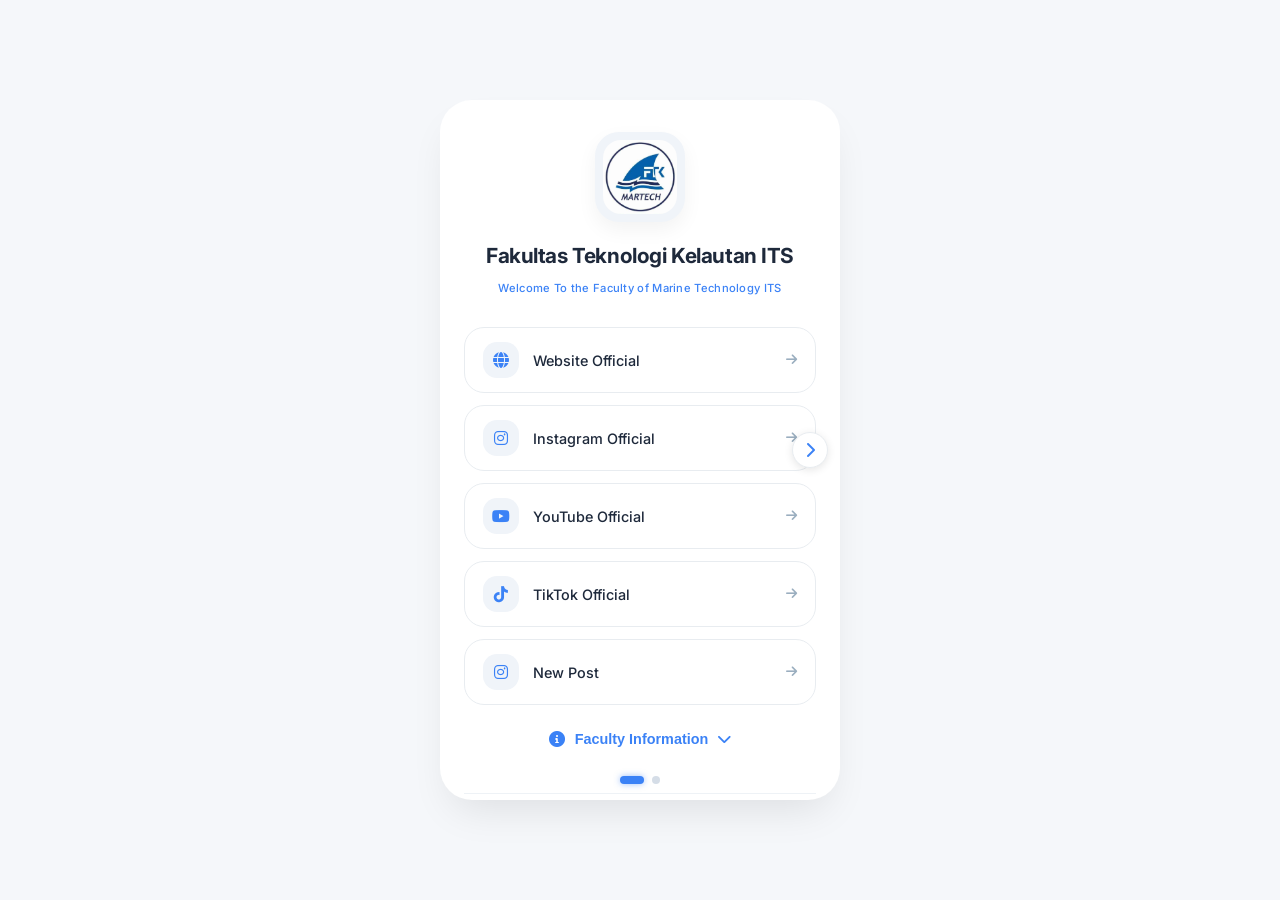
==== profile-ftk/index.html @ 92e92065 "mengganti label text" ====
<!DOCTYPE html>
<html lang="id">
<head>
    <meta charset="UTF-8">
    <meta name="viewport" content="width=device-width, initial-scale=1.0, user-scalable=no">
    <title>Faculty of Marine Technology - ITS</title>
    <link rel="stylesheet" href="style.css">
    <link rel="stylesheet" href="https://cdnjs.cloudflare.com/ajax/libs/font-awesome/6.0.0/css/all.min.css">
    <link href="https://fonts.googleapis.com/css2?family=Inter:opsz,wght@14..32,300;14..32,400;14..32,500;14..32,600;14..32,700;14..32,800&display=swap" rel="stylesheet">
</head>
<body>

    <div class="slider-container">
        <div class="slider-wrapper" id="sliderWrapper">
            
            <!-- SLIDE 1: BERANDA FAKULTAS -->
            <div class="slide">
                <div class="slide-content">
                    <div class="logo-wrapper">
                        <div class="image-border">
                            <img src="assets/logo fakultas.jpeg" alt="Logo FTK ITS" class="profile-img">
                        </div>
                    </div>
                    
                    <h1>Fakultas Teknologi Kelautan ITS</h1>
                    <p class="subhead">Welcome To the Faculty of Marine Technology ITS </p>

                    <div class="links">
                        <a href="https://www.its.ac.id/fakultas/ftk/" target="_blank" class="link-card">
                            <div class="card-icon"><i class="fas fa-globe"></i></div>
                            <span>Website Official</span>
                            <i class="fas fa-arrow-right arrow-icon"></i>
                        </a>

                        <a href="https://www.instagram.com/its_martech/" target="_blank" class="link-card">
                            <div class="card-icon"><i class="fab fa-instagram"></i></div>
                            <span>Instagram Official</span>
                            <i class="fas fa-arrow-right arrow-icon"></i>
                        </a>

                        <a href="https://youtube.com/@ftkits9449" target="_blank" class="link-card">
                            <div class="card-icon"><i class="fab fa-youtube"></i></div>
                            <span>YouTube Official</span>
                            <i class="fas fa-arrow-right arrow-icon"></i>
                        </a>

                        <a href="https://www.tiktok.com/@martech.its" target="_blank" class="link-card">
                            <div class="card-icon"><i class="fab fa-tiktok"></i></div>
                            <span>TikTok Official</span>
                            <i class="fas fa-arrow-right arrow-icon"></i>
                        </a>

                        <a href="https://www.instagram.com/p/DUDWT0WE3eB/" target="_blank" class="link-card">
                            <div class="card-icon"><i class="fab fa-instagram"></i></div>
                            <span>New Post</span>
                            <i class="fas fa-arrow-right arrow-icon"></i>
                        </a>

                        <!-- Dropdown Faculty Information -->
                        <div class="dropdown-wrapper">
                            <button onclick="toggleMenu(event, this)" class="btn-informasi">
                                <i class="fas fa-info-circle"></i>
                                <span>Faculty Information</span>
                                <i class="fas fa-chevron-down dropdown-icon"></i>
                            </button>
                            <div class="sub-menu">
                                <a href="https://www.its.ac.id/tis/" target="_blank" class="sub-item">
                                    Marine Engineering
                                </a>
                                <a href="https://www.its.ac.id/tkelautan/" target="_blank" class="sub-item">
                                    Ocean Engineering
                                </a>
                                <a href="https://www.its.ac.id/tkapal/" target="_blank" class="sub-item">
                                    Naval Architecture
                                </a>
                                <a href="https://www.its.ac.id/seatrans/id/beranda/" target="_blank" class="sub-item">
                                    Marine Transportation Engineering
                                </a>
                                <a href="#" class="sub-item" onclick="alert('Link untuk Offshore Engineering belum tersedia'); return false;">
                                    Offshore Engineering
                                </a>
                            </div>
                        </div>
                    </div>

                    <footer>
                        <p> &copy; Fakultas Teknologi Kelautan | ITS</p>
                    </footer>
                </div>
            </div>

            <!-- SLIDE 2: PENERIMAAN MAHASISWA BARU ITS -->
            <div class="slide">
                <div class="slide-content">
                    <div class="logo-wrapper">
                        <div class="image-border">
                            <img src="assets/logo fakultas.jpeg" alt="Logo ITS" class="profile-img">
                        </div>
                    </div>
                    
                    <h1 class="page-title">Penerimaan Mahasiswa Baru ITS</h1>
                    <p class="page-desc">SARJANA • IUP • MAGISTER • DOKTOR • PROFESI</p>

                    <div class="links">
                        <a href="https://www.its.ac.id/admission/sarjana/" target="_blank" class="link-card">
                            <div class="card-icon"><i class="fas fa-graduation-cap"></i></div>
                            <span>SARJANA</span>
                            <i class="fas fa-arrow-right arrow-icon"></i>
                        </a>
                        
                        <a href="https://www.its.ac.id/admission/en/iup/" target="_blank" class="link-card">
                            <div class="card-icon"><i class="fas fa-globe-asia"></i></div>
                            <span>IUP</span>
                            <i class="fas fa-arrow-right arrow-icon"></i>
                        </a>
                        
                        <a href="https://www.its.ac.id/admission/magister/" target="_blank" class="link-card">
                            <div class="card-icon"><i class="fas fa-user-graduate"></i></div>
                            <span>MAGISTER</span>
                            <i class="fas fa-arrow-right arrow-icon"></i>
                        </a>
                        
                        <a href="https://www.its.ac.id/admission/doktor/" target="_blank" class="link-card">
                            <div class="card-icon"><i class="fas fa-microscope"></i></div>
                            <span>DOKTOR</span>
                            <i class="fas fa-arrow-right arrow-icon"></i>
                        </a>

                        <a href="https://www.its.ac.id/admission/profesi/" target="_blank" class="link-card">
                            <div class="card-icon"><i class="fas fa-briefcase"></i></div>
                            <span>PROFESI</span>
                            <i class="fas fa-arrow-right arrow-icon"></i>
                        </a>
                    </div>

                    
                    <footer>
                        <p> &copy; Fakultas Teknologi Kelautan | ITS</p>
                    </footer>
                </div>
            </div>
        </div>

        <!-- Tombol Navigasi -->
        <button class="nav-btn prev-btn" id="prevBtn">
            <i class="fas fa-chevron-left"></i>
        </button>
        <button class="nav-btn next-btn" id="nextBtn">
            <i class="fas fa-chevron-right"></i>
        </button>

        <!-- Indicator Dots -->
        <div class="dots-container">
            <div class="dot active" data-index="0"></div>
            <div class="dot" data-index="1"></div>
        </div>
    </div>

    <script>
        const sliderWrapper = document.getElementById('sliderWrapper');
        const slides = document.querySelectorAll('.slide');
        const dots = document.querySelectorAll('.dot');
        const prevBtn = document.getElementById('prevBtn');
        const nextBtn = document.getElementById('nextBtn');
        
        let currentIndex = 0;
        let startX = 0;
        let currentX = 0;
        let isDragging = false;
        let isTouchingButton = false;

        // Fungsi untuk update tombol navigasi (sembunyikan jika di ujung)
        function updateNavButtons() {
            if (currentIndex === 0) {
                // Di halaman pertama: sembunyikan panah kiri
                prevBtn.style.display = 'none';
            } else {
                prevBtn.style.display = 'flex';
            }
            
            if (currentIndex === slides.length - 1) {
                // Di halaman terakhir: sembunyikan panah kanan
                nextBtn.style.display = 'none';
            } else {
                nextBtn.style.display = 'flex';
            }
        }

        function updateSlider(index) {
            currentIndex = index;
            const offset = -currentIndex * 100;
            sliderWrapper.style.transform = `translateX(${offset}%)`;
            
            dots.forEach((dot, i) => {
                dot.classList.toggle('active', i === currentIndex);
            });
            
            // Update tombol navigasi setiap slide berubah
            updateNavButtons();
        }

        function nextSlide() {
            if (currentIndex < slides.length - 1) updateSlider(currentIndex + 1);
        }

        function prevSlide() {
            if (currentIndex > 0) updateSlider(currentIndex - 1);
        }

        prevBtn.addEventListener('click', prevSlide);
        nextBtn.addEventListener('click', nextSlide);

        dots.forEach((dot, idx) => {
            dot.addEventListener('click', () => updateSlider(idx));
        });

        // Touch swipe - ditingkatkan dengan pengecekan tombol
        sliderWrapper.addEventListener('touchstart', (e) => {
            const target = e.target;
            const isInteractive = target.closest('.btn-informasi') || 
                                  target.closest('.sub-item') || 
                                  target.closest('.link-card') ||
                                  target.closest('.dropdown-wrapper');
            
            if (isInteractive) {
                isTouchingButton = true;
                return;
            }
            
            isTouchingButton = false;
            startX = e.touches[0].clientX;
            isDragging = true;
            sliderWrapper.style.transition = 'none';
        });

        sliderWrapper.addEventListener('touchmove', (e) => {
            if (isTouchingButton) return;
            if (!isDragging) return;
            currentX = e.touches[0].clientX;
            const diff = currentX - startX;
            const offset = -currentIndex * 100 + (diff / sliderWrapper.offsetWidth) * 100;
            sliderWrapper.style.transform = `translateX(${offset}%)`;
        });

        sliderWrapper.addEventListener('touchend', (e) => {
            if (isTouchingButton) {
                isTouchingButton = false;
                isDragging = false;
                return;
            }
            
            if (!isDragging) return;
            isDragging = false;
            sliderWrapper.style.transition = 'transform 0.4s ease-out';
            
            const diff = currentX - startX;
            const threshold = 50;
            
            if (Math.abs(diff) > threshold) {
                if (diff > 0 && currentIndex > 0) updateSlider(currentIndex - 1);
                else if (diff < 0 && currentIndex < slides.length - 1) updateSlider(currentIndex + 1);
                else updateSlider(currentIndex);
            } else {
                updateSlider(currentIndex);
            }
            
            startX = 0;
            currentX = 0;
        });

        function toggleMenu(event, btn) {
            if (event) {
                event.stopPropagation();
            }
            
            const wrapper = btn.closest('.dropdown-wrapper');
            const menu = wrapper.querySelector('.sub-menu');
            const icon = btn.querySelector('.dropdown-icon');
            
            if (menu.style.display === 'none' || menu.style.display === '') {
                menu.style.display = 'flex';
                if (icon) icon.style.transform = 'rotate(180deg)';
            } else {
                menu.style.display = 'none';
                if (icon) icon.style.transform = 'rotate(0deg)';
            }
        }

        // Cegah mouse events
        document.querySelectorAll('.btn-informasi, .sub-item, .dropdown-wrapper').forEach(el => {
            el.addEventListener('mousedown', (e) => {
                e.stopPropagation();
            });
            el.addEventListener('click', (e) => {
                e.stopPropagation();
            });
        });

        document.querySelectorAll('.sub-menu').forEach(menu => {
            menu.style.display = 'none';
        });
        
        // Inisialisasi tombol navigasi saat pertama kali load
        updateNavButtons();
    </script>
</body>
</html>
---- profile-ftk/style.css ----
* {
    margin: 0;
    padding: 0;
    box-sizing: border-box;
}

body {
    min-height: 100vh;
    display: flex;
    justify-content: center;
    align-items: center;
    background: #f5f7fa;
    font-family: 'Inter', sans-serif;
    padding: 20px;
}

/* Container slider utama */
.slider-container {
    position: relative;
    width: 100%;
    max-width: 400px;
    height: 700px;
    background: white;
    border-radius: 32px;
    overflow: hidden;
    box-shadow: 0 20px 40px -12px rgba(0, 0, 0, 0.1);
}

/* Wrapper untuk slide */
.slider-wrapper {
    display: flex;
    width: 100%;
    height: 100%;
    transition: transform 0.4s ease-out;
    will-change: transform;
}

/* Setiap slide */
.slide {
    flex: 0 0 100%;
    width: 100%;
    height: 100%;
    overflow-y: auto;
    scrollbar-width: thin;
}

.slide::-webkit-scrollbar {
    width: 4px;
}

.slide::-webkit-scrollbar-track {
    background: #eef2f6;
    border-radius: 10px;
}

.slide::-webkit-scrollbar-thumb {
    background: #3B82F6;
    border-radius: 10px;
}

/* Konten slide */
.slide-content {
    padding: 32px 24px;
    text-align: center;
    min-height: 100%;
    display: flex;
    flex-direction: column;
    padding-bottom: 80px; /* Tambah padding bottom biar konten tidak ketutupan dots */
}

/* Logo */
.logo-wrapper {
    margin-bottom: 20px;
}

.image-border {
    width: 90px;
    height: 90px;
    margin: 0 auto;
    border-radius: 24px;
    background: #f0f4f9;
    padding: 8px;
    box-shadow: 0 8px 20px rgba(0, 0, 0, 0.05);
}

.profile-img {
    width: 100%;
    height: 100%;
    object-fit: cover;
    border-radius: 18px;
}

/* Typography */
h1 {
    font-size: 1.3rem;
    font-weight: 700;
    color: #1e293b;
    margin-bottom: 8px;
    line-height: 1.3;
    letter-spacing: -0.02em;
    white-space: nowrap;
    overflow-x: auto;
    overflow-y: hidden;
    padding-bottom: 4px;
}

h1::-webkit-scrollbar {
    height: 2px;
}

.subhead {
    font-size: 0.7rem;
    color: #3B82F6;
    font-weight: 500;
    margin-bottom: 32px;
    letter-spacing: 0.3px;
}

.page-title {
    font-size: 1.25rem;
    font-weight: 700;
    color: #1e293b;
    margin-bottom: 10px;
    line-height: 1.4;
    letter-spacing: -0.01em;
}

.highlight {
    color: #1e293b;
}

.page-desc {
    font-size: 0.65rem;
    color: #3B82F6;
    font-weight: 500;
    margin-bottom: 28px;
    letter-spacing: 0.5px;
}

/* Links container */
.links {
    display: flex;
    flex-direction: column;
    gap: 12px;
    flex: 1;
}

/* Link Card */
.link-card {
    background: white;
    color: #1e293b;
    text-decoration: none;
    padding: 14px 18px;
    border-radius: 20px;
    font-weight: 500;
    display: flex;
    align-items: center;
    gap: 14px;
    transition: all 0.25s ease;
    border: 1px solid #e8ecf0;
    cursor: pointer;
    width: 100%;
    font-size: 0.9rem;
    position: relative;
    overflow: hidden;
}

.link-card::before {
    content: '';
    position: absolute;
    top: 0;
    left: -100%;
    width: 100%;
    height: 100%;
    background: linear-gradient(90deg, transparent, rgba(59, 130, 246, 0.08), transparent);
    transition: left 0.4s ease;
}

.link-card:hover::before {
    left: 100%;
}

.link-card:hover {
    transform: translateY(-2px);
    border-color: #3B82F6;
    box-shadow: 0 8px 20px -8px rgba(59, 130, 246, 0.2);
}

.card-icon {
    width: 36px;
    height: 36px;
    background: #f0f4f9;
    border-radius: 14px;
    display: flex;
    align-items: center;
    justify-content: center;
    color: #3B82F6;
    font-size: 1rem;
    transition: all 0.25s ease;
}

.link-card:hover .card-icon {
    background: #eef2ff;
    transform: scale(1.02);
}

.link-card span {
    flex: 1;
    text-align: left;
}

.arrow-icon {
    color: #9aaebf;
    font-size: 0.8rem;
    transition: all 0.25s ease;
}

.link-card:hover .arrow-icon {
    color: #3B82F6;
    transform: translateX(3px);
}

/* Tombol Informasi Fakultas */
.btn-informasi {
    background: transparent !important;
    color: #3B82F6 !important;
    border: none !important;
    padding: 14px 18px;
    border-radius: 20px;
    font-weight: 600;
    display: flex;
    align-items: center;
    justify-content: center;
    gap: 10px;
    cursor: pointer;
    width: 100%;
    font-size: 0.9rem;
    transition: all 0.25s ease;
}

.btn-informasi:hover {
    background: rgba(59, 130, 246, 0.08) !important;
    transform: translateY(-2px);
}

.btn-informasi i:first-child {
    font-size: 1rem;
}

.dropdown-icon {
    transition: transform 0.25s ease;
}

/* Sub Menu */
.sub-menu {
    display: none;
    flex-direction: column;
    gap: 10px;
    margin-top: 8px;
    width: 100%;
}

.sub-item {
    background: #f8fafc !important;
    color: #3B82F6 !important;
    border-radius: 20px !important;
    font-size: 0.85rem;
    padding: 12px 16px !important;
    display: flex;
    align-items: center;
    justify-content: center;
    gap: 10px;
    text-decoration: none;
    border: 1px solid #eef2f6 !important;
    font-weight: 500;
    transition: all 0.25s ease;
    width: 100%;
}

.sub-item:hover {
    background: #eef2ff !important;
    transform: translateY(-2px);
    border-color: #3B82F6 !important;
}

.sub-item i {
    width: 20px;
    font-size: 0.85rem;
}

/* Footer */
footer {
    margin-top: 32px;
    color: #9aaebf;
    font-size: 0.7rem;
    font-weight: 500;
    padding-top: 16px;
    border-top: 1px solid #eef2f6;
}

/* ========== TOMBOL NAVIGASI ========== */
.nav-btn {
    position: absolute;
    top: 50%;
    transform: translateY(-50%);
    background: white;
    color: #3B82F6;
    border: 1px solid #e8ecf0;
    width: 36px;
    height: 36px;
    border-radius: 50%;
    cursor: pointer;
    font-size: 1rem;
    z-index: 20;
    transition: all 0.2s ease;
    box-shadow: 0 2px 8px rgba(0, 0, 0, 0.1);
    display: flex;
    align-items: center;
    justify-content: center;
}

.nav-btn:hover {
    background: #3B82F6;
    color: white;
    border-color: #3B82F6;
    transform: translateY(-50%) scale(1.05);
    box-shadow: 0 4px 12px rgba(59, 130, 246, 0.3);
}

.prev-btn {
    left: 12px;
}

.next-btn {
    right: 12px;
}

/* ========== INDICATOR DOTS - TIDAK IKUT SCROLL ========== */
.dots-container {
    position: absolute;
    bottom: 16px;
    left: 0;
    right: 0;
    display: flex;
    justify-content: center;
    gap: 8px;
    z-index: 30;
    background: transparent;
    pointer-events: auto;
}

.dot {
    width: 8px;
    height: 8px;
    border-radius: 50%;
    background: rgba(203, 213, 225, 0.8);
    cursor: pointer;
    transition: all 0.25s ease;
    backdrop-filter: blur(2px);
}

.dot.active {
    width: 24px;
    border-radius: 6px;
    background: #3B82F6;
    box-shadow: 0 0 6px rgba(59, 130, 246, 0.5);
}

/* Animasi */
.slide-content {
    animation: fadeIn 0.5s ease;
}

@keyframes fadeIn {
    from {
        opacity: 0;
        transform: translateY(10px);
    }
    to {
        opacity: 1;
        transform: translateY(0);
    }
}

/* Responsive */
@media (max-width: 480px) {
    body {
        padding: 0;
    }
    
    .slider-container {
        border-radius: 0;
        height: 100vh;
        max-width: 100%;
    }
    
    .nav-btn {
        width: 32px;
        height: 32px;
        font-size: 0.85rem;
    }
    
    .prev-btn {
        left: 8px;
    }
    
    .next-btn {
        right: 8px;
    }
    
    .slide-content {
        padding: 28px 20px;
        padding-bottom: 70px;
    }
    
    h1 {
        font-size: 1.1rem;
        white-space: normal;
        text-align: center;
    }
    
    .page-title {
        font-size: 1.1rem;
    }
    
    .subhead {
        font-size: 0.65rem;
    }
    
    .page-desc {
        font-size: 0.6rem;
    }
    
    .dots-container {
        bottom: 12px;
    }
}
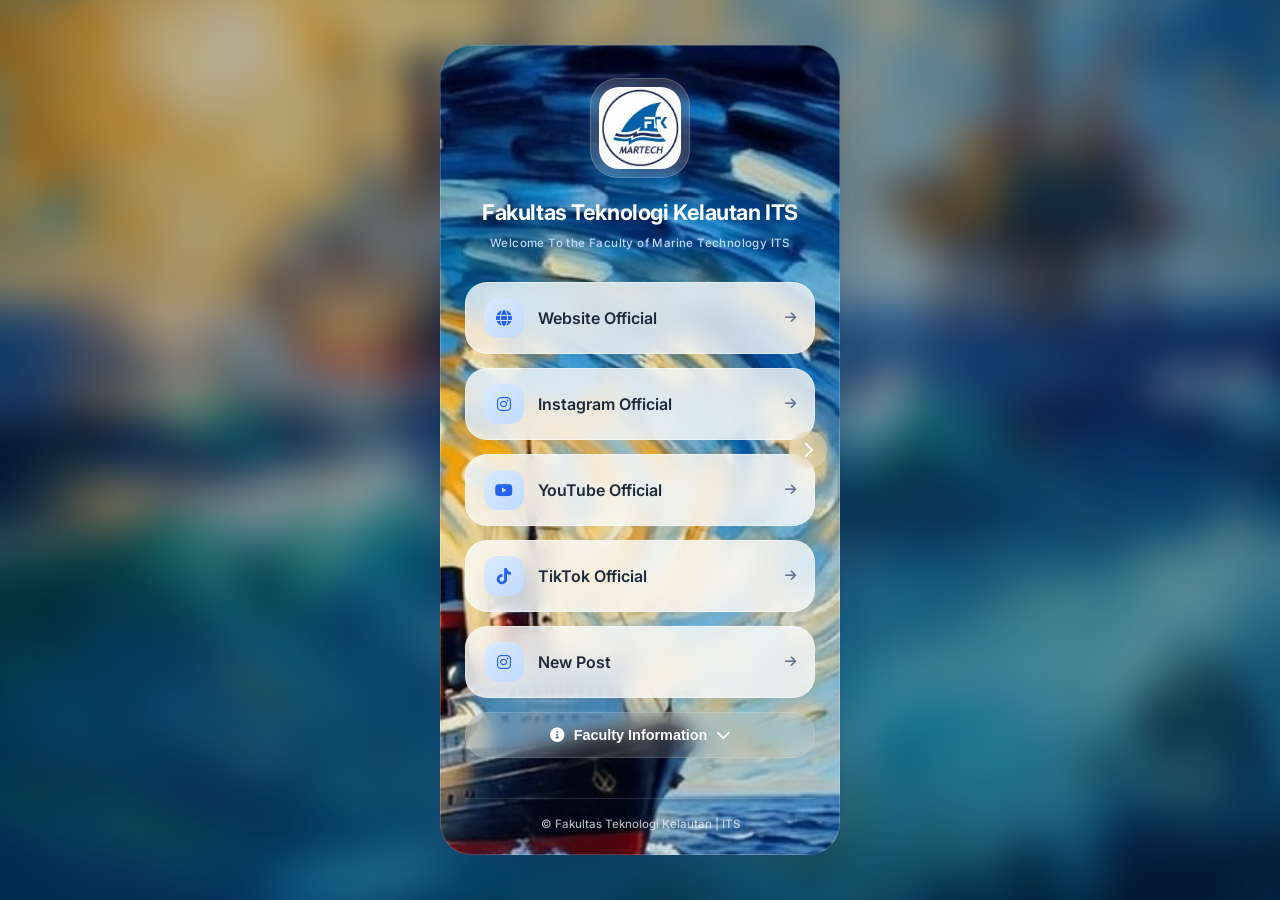
==== commit 5436db6e: "mengganti background" ====
--- a/profile-ftk/index.html
+++ b/profile-ftk/index.html
@@ -210,8 +210,18 @@
         prevBtn.addEventListener('click', prevSlide);
         nextBtn.addEventListener('click', nextSlide);
 
-        dots.forEach((dot, idx) => {
-            dot.addEventListener('click', () => updateSlider(idx));
+        slides.forEach((slide) => {
+            slide.addEventListener('scroll', () => {
+
+            const dotsContainer = document.querySelector('.dots-container');
+
+            if (slide.scrollTop > 50) {
+                dotsContainer.style.opacity = "1";
+            } else {
+                dotsContainer.style.opacity = "0";
+            }
+
+        });
         });
 
         // Touch swipe - ditingkatkan dengan pengecekan tombol
--- a/profile-ftk/style.css
+++ b/profile-ftk/style.css
@@ -2,178 +2,269 @@
     margin: 0;
     padding: 0;
     box-sizing: border-box;
+
+    scrollbar-width: none;
+    -ms-overflow-style: none;
+}
+
+*::-webkit-scrollbar {
+    display: none;
 }
 
 body {
-    min-height: 100vh;
+    margin: 0;
+    height: 100vh;
+    width: 100%;
     display: flex;
     justify-content: center;
     align-items: center;
-    background: #f5f7fa;
     font-family: 'Inter', sans-serif;
     padding: 20px;
-}
-
-/* Container slider utama */
+    overflow: hidden;
+
+    /* Background utama tetap ada sebagai fallback */
+    background-image: url('/profile-ftk/assets/background.jpeg');
+    background-size: cover;
+    background-position: center;
+    background-repeat: no-repeat;
+    
+    position: relative; 
+}
+
+/* Layer Blur Background */
+body::before {
+    content: '';
+    position: fixed; /* Ubah dari relative ke fixed */
+    top: 0;
+    left: 0;
+    right: 0;
+    bottom: 0;
+    background-image: url('/profile-ftk/assets/background.jpeg');
+    background-size: cover;
+    background-position: center;
+    
+    /* Efek Blur */
+    filter: blur(20px);
+    
+    /* Scale sedikit supaya pinggiran blur tidak putih/bolong */
+    transform: scale(1.1); 
+    
+    /* Pastikan di paling belakang tapi di depan background body */
+    z-index: -2; 
+}
+
+/* Layer Overlay Gelap (Opsional: agar teks putih lebih kontras) */
+body::after {
+    content: '';
+    position: fixed;
+    top: 0;
+    left: 0;
+    width: 100%;
+    height: 100%;
+    background: rgba(0, 0, 0, 0.2); /* Memberi sedikit tone gelap */
+    z-index: -1;
+}
+
+
+
+/* CONTAINER */
 .slider-container {
     position: relative;
+    isolation: isolate;
+
     width: 100%;
     max-width: 400px;
-    height: 700px;
-    background: white;
+
+    height: 90vh;
+    max-height: 820px;
+
+    background-image: url(/profile-ftk/assets/background.jpeg);
+    background-size: cover;
+
+    backdrop-filter: blur(20px);
+    -webkit-backdrop-filter: blur(20px);
+    background-attachment: fixed;
+    backdrop-filter: blur(10px);
+    border: 1px solid rgba(255,255,255,0.2);
+
     border-radius: 32px;
+
     overflow: hidden;
-    box-shadow: 0 20px 40px -12px rgba(0, 0, 0, 0.1);
-}
-
-/* Wrapper untuk slide */
+
+    box-shadow:
+        0 20px 50px rgba(0,0,0,0.25),
+        0 0 40px rgba(59,130,246,0.2);
+}
+
+/* SLIDER */
 .slider-wrapper {
     display: flex;
     width: 100%;
     height: 100%;
+
     transition: transform 0.4s ease-out;
     will-change: transform;
-}
-
-/* Setiap slide */
+
+    
+}
+
+/* SLIDE */
 .slide {
     flex: 0 0 100%;
     width: 100%;
     height: 100%;
+
     overflow-y: auto;
-    scrollbar-width: thin;
-}
-
-.slide::-webkit-scrollbar {
-    width: 4px;
-}
-
-.slide::-webkit-scrollbar-track {
-    background: #eef2f6;
-    border-radius: 10px;
-}
-
-.slide::-webkit-scrollbar-thumb {
-    background: #3B82F6;
-    border-radius: 10px;
-}
-
-/* Konten slide */
+
+    position: relative;
+}
+
+/* CONTENT */
 .slide-content {
     padding: 32px 24px;
+    padding-bottom: 140px;
+
     text-align: center;
-    min-height: 100%;
+
+    min-height: max-content;
+
     display: flex;
     flex-direction: column;
-    padding-bottom: 80px; /* Tambah padding bottom biar konten tidak ketutupan dots */
-}
-
-/* Logo */
+}
+
+/* LOGO */
 .logo-wrapper {
     margin-bottom: 20px;
 }
 
 .image-border {
-    width: 90px;
-    height: 90px;
+    width: 100px;
+    height: 100px;
+
     margin: 0 auto;
-    border-radius: 24px;
-    background: #f0f4f9;
+
+    border-radius: 28px;
+
+    background: rgba(255,255,255,0.18);
+
     padding: 8px;
-    box-shadow: 0 8px 20px rgba(0, 0, 0, 0.05);
+
+    backdrop-filter: blur(10px);
+
+    border: 1px solid rgba(255,255,255,0.2);
+
+    box-shadow:
+        0 10px 30px rgba(0,0,0,0.15),
+        0 0 20px rgba(59,130,246,0.25);
 }
 
 .profile-img {
     width: 100%;
     height: 100%;
     object-fit: cover;
-    border-radius: 18px;
-}
-
-/* Typography */
+
+    border-radius: 20px;
+}
+
+/* TYPOGRAPHY */
 h1 {
-    font-size: 1.3rem;
+    font-size: 1.35rem;
     font-weight: 700;
-    color: #1e293b;
-    margin-bottom: 8px;
+
+    color: white;
+
+    margin-bottom: 10px;
+
     line-height: 1.3;
     letter-spacing: -0.02em;
-    white-space: nowrap;
-    overflow-x: auto;
-    overflow-y: hidden;
-    padding-bottom: 4px;
-}
-
-h1::-webkit-scrollbar {
-    height: 2px;
 }
 
 .subhead {
-    font-size: 0.7rem;
-    color: #3B82F6;
+    font-size: 0.72rem;
+    color: #BFDBFE;
+
     font-weight: 500;
+
     margin-bottom: 32px;
-    letter-spacing: 0.3px;
+
+    letter-spacing: 0.4px;
 }
 
 .page-title {
     font-size: 1.25rem;
     font-weight: 700;
-    color: #1e293b;
+
+    color: white;
+
     margin-bottom: 10px;
-    line-height: 1.4;
-    letter-spacing: -0.01em;
-}
-
-.highlight {
-    color: #1e293b;
 }
 
 .page-desc {
     font-size: 0.65rem;
-    color: #3B82F6;
+    color: #BFDBFE;
+
     font-weight: 500;
+
     margin-bottom: 28px;
+
     letter-spacing: 0.5px;
 }
 
-/* Links container */
+/* LINKS */
 .links {
     display: flex;
     flex-direction: column;
-    gap: 12px;
+    gap: 14px;
+
     flex: 1;
 }
 
-/* Link Card */
+/* LINK CARD */
 .link-card {
-    background: white;
+    background: rgba(255,255,255,0.78);
+
+    backdrop-filter: blur(10px);
+
     color: #1e293b;
     text-decoration: none;
-    padding: 14px 18px;
-    border-radius: 20px;
-    font-weight: 500;
+
+    padding: 15px 18px;
+
+    border-radius: 22px;
+
+    font-weight: 600;
+
     display: flex;
     align-items: center;
     gap: 14px;
-    transition: all 0.25s ease;
-    border: 1px solid #e8ecf0;
-    cursor: pointer;
-    width: 100%;
-    font-size: 0.9rem;
+
+    border: 1px solid rgba(255,255,255,0.4);
+
+    transition: all 0.3s ease;
+
     position: relative;
     overflow: hidden;
 }
 
 .link-card::before {
     content: '';
+
     position: absolute;
+
     top: 0;
     left: -100%;
+
     width: 100%;
     height: 100%;
-    background: linear-gradient(90deg, transparent, rgba(59, 130, 246, 0.08), transparent);
-    transition: left 0.4s ease;
+
+    background: linear-gradient(
+        90deg,
+        transparent,
+        rgba(59,130,246,0.12),
+        transparent
+    );
+
+    transition: left 0.5s ease;
 }
 
 .link-card:hover::before {
@@ -181,27 +272,39 @@
 }
 
 .link-card:hover {
-    transform: translateY(-2px);
-    border-color: #3B82F6;
-    box-shadow: 0 8px 20px -8px rgba(59, 130, 246, 0.2);
+    transform: translateY(-4px) scale(1.01);
+
+    border-color: #60A5FA;
+
+    box-shadow:
+        0 12px 24px rgba(59,130,246,0.22),
+        0 0 20px rgba(59,130,246,0.12);
 }
 
 .card-icon {
-    width: 36px;
-    height: 36px;
-    background: #f0f4f9;
+    width: 40px;
+    height: 40px;
+
+    background: linear-gradient(
+        135deg,
+        #DBEAFE,
+        #BFDBFE
+    );
+
     border-radius: 14px;
+
     display: flex;
     align-items: center;
     justify-content: center;
-    color: #3B82F6;
+
+    color: #2563EB;
     font-size: 1rem;
+
     transition: all 0.25s ease;
 }
 
 .link-card:hover .card-icon {
-    background: #eef2ff;
-    transform: scale(1.02);
+    transform: scale(1.08);
 }
 
 .link-card span {
@@ -210,163 +313,201 @@
 }
 
 .arrow-icon {
-    color: #9aaebf;
+    color: #64748B;
     font-size: 0.8rem;
+
     transition: all 0.25s ease;
 }
 
 .link-card:hover .arrow-icon {
-    color: #3B82F6;
+    color: #2563EB;
     transform: translateX(3px);
 }
 
-/* Tombol Informasi Fakultas */
+/* BUTTON INFO */
 .btn-informasi {
-    background: transparent !important;
-    color: #3B82F6 !important;
-    border: none !important;
+    background: rgba(255,255,255,0.12) !important;
+
+    backdrop-filter: blur(10px);
+
+    color: white !important;
+
+    border: 1px solid rgba(255,255,255,0.15) !important;
+
     padding: 14px 18px;
-    border-radius: 20px;
+
+    border-radius: 22px;
+
     font-weight: 600;
+
     display: flex;
     align-items: center;
     justify-content: center;
     gap: 10px;
+
     cursor: pointer;
-    width: 100%;
+
+    width: 100%;
+
     font-size: 0.9rem;
-    transition: all 0.25s ease;
+
+    transition: all 0.3s ease;
 }
 
 .btn-informasi:hover {
-    background: rgba(59, 130, 246, 0.08) !important;
-    transform: translateY(-2px);
-}
-
-.btn-informasi i:first-child {
-    font-size: 1rem;
+    background: rgba(255,255,255,0.2) !important;
+
+    transform: translateY(-3px);
 }
 
 .dropdown-icon {
     transition: transform 0.25s ease;
 }
 
-/* Sub Menu */
+/* SUB MENU */
 .sub-menu {
     display: none;
     flex-direction: column;
+
     gap: 10px;
+
     margin-top: 8px;
-    width: 100%;
 }
 
 .sub-item {
-    background: #f8fafc !important;
-    color: #3B82F6 !important;
-    border-radius: 20px !important;
+    background: rgba(255,255,255,0.75);
+
+    color: #2563EB !important;
+
+    border-radius: 20px;
+
     font-size: 0.85rem;
-    padding: 12px 16px !important;
+
+    padding: 12px 16px;
+
+    text-decoration: none;
+
+    border: 1px solid rgba(255,255,255,0.3);
+
+    font-weight: 600;
+
+    transition: all 0.25s ease;
+}
+
+.sub-item:hover {
+    background: white;
+
+    transform: translateY(-2px);
+}
+
+/* FOOTER */
+footer {
+    margin-top: 40px;
+
+    color: rgba(255,255,255,0.7);
+
+    font-size: 0.72rem;
+
+    font-weight: 500;
+
+    padding-top: 18px;
+
+    border-top: 1px solid rgba(255,255,255,0.15);
+
+    text-align: center;
+}
+
+/* NAVIGATION BUTTON */
+.nav-btn {
+    position: absolute;
+
+    top: 50%;
+    transform: translateY(-50%);
+
+    background: rgba(255,255,255,0.18);
+
+    backdrop-filter: blur(10px);
+
+    color: white;
+
+    border: 1px solid rgba(255,255,255,0.15);
+
+    width: 38px;
+    height: 38px;
+
+    border-radius: 50%;
+
+    cursor: pointer;
+
+    font-size: 1rem;
+
+    z-index: 20;
+
+    transition: all 0.25s ease;
+
     display: flex;
     align-items: center;
     justify-content: center;
-    gap: 10px;
-    text-decoration: none;
-    border: 1px solid #eef2f6 !important;
-    font-weight: 500;
-    transition: all 0.25s ease;
-    width: 100%;
-}
-
-.sub-item:hover {
-    background: #eef2ff !important;
-    transform: translateY(-2px);
-    border-color: #3B82F6 !important;
-}
-
-.sub-item i {
-    width: 20px;
-    font-size: 0.85rem;
-}
-
-/* Footer */
-footer {
-    margin-top: 32px;
-    color: #9aaebf;
-    font-size: 0.7rem;
-    font-weight: 500;
-    padding-top: 16px;
-    border-top: 1px solid #eef2f6;
-}
-
-/* ========== TOMBOL NAVIGASI ========== */
-.nav-btn {
+}
+
+.nav-btn:hover {
+    background: #3B82F6;
+
+    transform: translateY(-50%) scale(1.08);
+}
+
+.prev-btn {
+    left: 12px;
+}
+
+.next-btn {
+    right: 12px;
+}
+
+/* DOTS */
+.dots-container {
     position: absolute;
-    top: 50%;
-    transform: translateY(-50%);
-    background: white;
-    color: #3B82F6;
-    border: 1px solid #e8ecf0;
-    width: 36px;
-    height: 36px;
-    border-radius: 50%;
-    cursor: pointer;
-    font-size: 1rem;
-    z-index: 20;
-    transition: all 0.2s ease;
-    box-shadow: 0 2px 8px rgba(0, 0, 0, 0.1);
+
+    bottom: 18px;
+    left: 50%;
+
+    transform: translateX(-50%);
+
     display: flex;
     align-items: center;
     justify-content: center;
-}
-
-.nav-btn:hover {
-    background: #3B82F6;
-    color: white;
-    border-color: #3B82F6;
-    transform: translateY(-50%) scale(1.05);
-    box-shadow: 0 4px 12px rgba(59, 130, 246, 0.3);
-}
-
-.prev-btn {
-    left: 12px;
-}
-
-.next-btn {
-    right: 12px;
-}
-
-/* ========== INDICATOR DOTS - TIDAK IKUT SCROLL ========== */
-.dots-container {
-    position: absolute;
-    bottom: 16px;
-    left: 0;
-    right: 0;
-    display: flex;
-    justify-content: center;
+
     gap: 8px;
-    z-index: 30;
-    background: transparent;
+
+    z-index: 999;
+
     pointer-events: auto;
 }
 
 .dot {
     width: 8px;
     height: 8px;
+
     border-radius: 50%;
-    background: rgba(203, 213, 225, 0.8);
+
+    background: rgba(255,255,255,0.4);
+
     cursor: pointer;
+
     transition: all 0.25s ease;
-    backdrop-filter: blur(2px);
 }
 
 .dot.active {
     width: 24px;
+
     border-radius: 6px;
-    background: #3B82F6;
-    box-shadow: 0 0 6px rgba(59, 130, 246, 0.5);
-}
-
-/* Animasi */
+
+    background: white;
+
+    box-shadow: 0 0 10px rgba(255,255,255,0.5);
+}
+
+/* ANIMATION */
 .slide-content {
     animation: fadeIn 0.5s ease;
 }
@@ -374,64 +515,59 @@
 @keyframes fadeIn {
     from {
         opacity: 0;
-        transform: translateY(10px);
+        transform: translateY(12px);
     }
+
     to {
         opacity: 1;
         transform: translateY(0);
     }
 }
 
-/* Responsive */
-@media (max-width: 480px) {
-    body {
-        padding: 0;
+/* RESPONSIVE */
+
+    .dots-container {
+        position: absolute;
+
+        bottom: 20px;
+        left: 50%;
+
+        transform: translateX(-50%);
+
+        display: flex;
+        justify-content: center;
+        align-items: center;
+
+        gap: 8px;
+
+        z-index: 999;
+
+        opacity: 0;
+        transition: opacity 0.4s ease;
+
+        pointer-events: auto;
+
     }
-    
-    .slider-container {
-        border-radius: 0;
-        height: 100vh;
-        max-width: 100%;
+
+    .dot.active {
+        width: 24px;
+
+        border-radius: 6px;
+
+        background: white;
+
+        box-shadow: 0 0 10px rgba(255,255,255,0.5);
     }
-    
-    .nav-btn {
-        width: 32px;
-        height: 32px;
-        font-size: 0.85rem;
+
+
+    @keyframes fadeIn {
+    from {
+        opacity: 0;
+        transform: translateY(12px);
     }
-    
-    .prev-btn {
-        left: 8px;
-    }
-    
-    .next-btn {
-        right: 8px;
-    }
-    
-    .slide-content {
-        padding: 28px 20px;
-        padding-bottom: 70px;
-    }
-    
-    h1 {
-        font-size: 1.1rem;
-        white-space: normal;
-        text-align: center;
-    }
-    
-    .page-title {
-        font-size: 1.1rem;
-    }
-    
-    .subhead {
-        font-size: 0.65rem;
-    }
-    
-    .page-desc {
-        font-size: 0.6rem;
-    }
-    
-    .dots-container {
-        bottom: 12px;
+
+    to {
+        opacity: 1;
+        transform: translateY(0);
     }
 }
